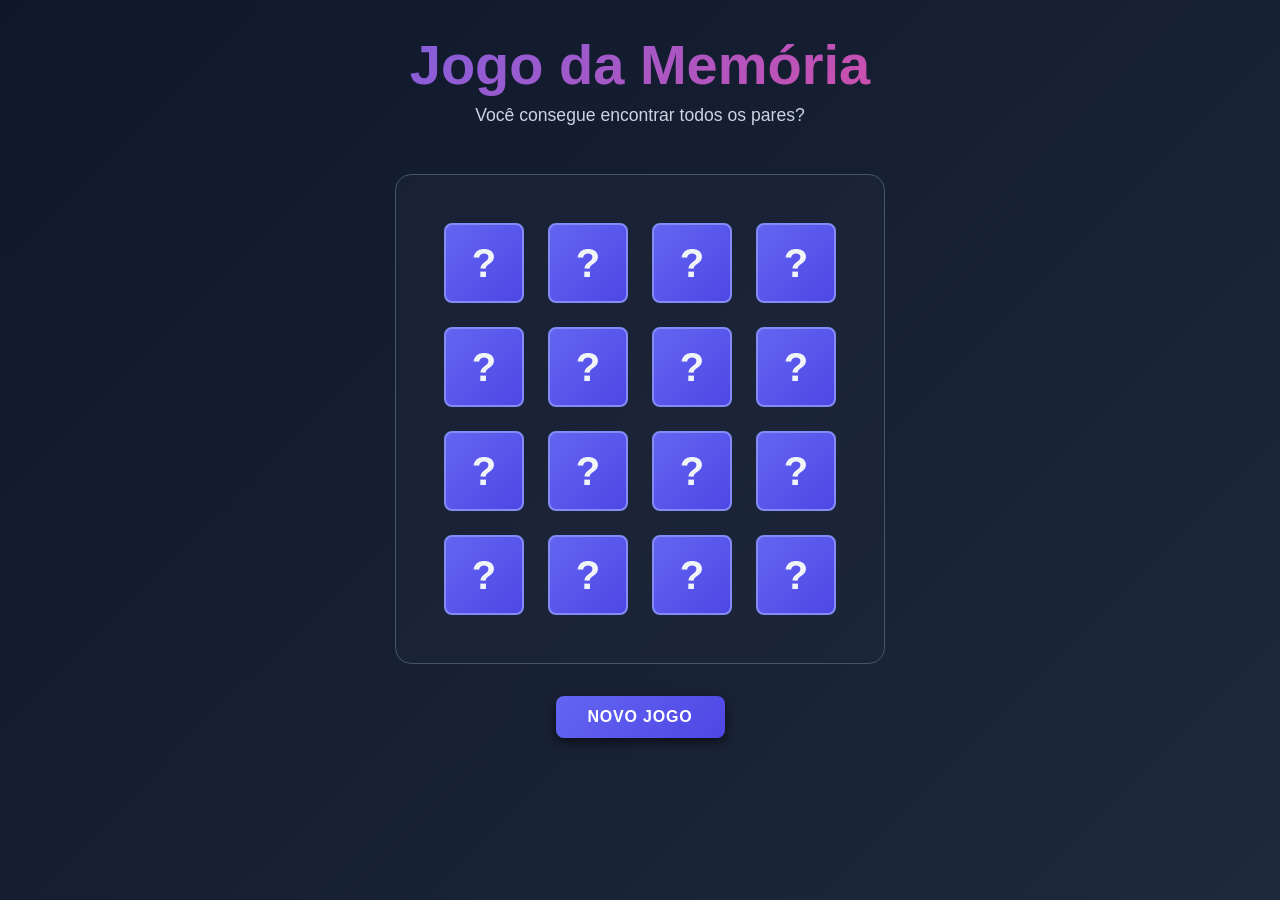
==== page/index.html @ 7f1ac2dc "feat: adicionado botão de novo jogo" ====
<!DOCTYPE html>
<html lang="pt-BR">
<head>
    <meta charset="UTF-8">
    <meta name="viewport" content="width=device-width, initial-scale=1.0">
    <title>Jogo da Memória</title>
    <link rel="stylesheet" href="styles.css">
    <link rel="icon" type="image/x-icon" href="/docs/brain.png">
</head>
<body>
    <div class="container">
        <header class="header">
            <h2 class="title">Jogo da Memória</h2>
            <p class="subtitle">Você consegue encontrar todos os pares?</p>
        </header>

        <main class="main">
            <div class="game-board" id="gameBoard"></div>

            <div class="controls">
                <button class="btn btn-primary" id="resetBtn">Novo Jogo</button>
            </div>
        </main>
    </div>

    <div class="modal" id="victoryModal">
        <div class="modal-content victory-content">
            <h2>Parabéns! 🎉</h2>
            <p class="victory-stats">
                Você venceu em <span id="finalMoves">0</span> movimentos
            </p>
            <button class="btn btn-primary" id="restartBtn">Tentar Novamente</button>
        </div>
    </div>

    <script src="script.js"></script>
</body>
</html>
---- page/styles.css ----
:root {
    --primary: #6366f1;
    --primary-dark: #4f46e5;
    --primary-light: #818cf8;
    --bg-primary: #0f172a;
    --bg-secondary: #1e293b;
    --text-primary: #f1f5f9;
    --text-secondary: #cbd5e1;
    --text-tertiary: #94a3b8;
    --border-color: #475569;

    /* Shadows */
    --shadow-sm: 0 1px 2px rgba(0, 0, 0, 0.5);
    --shadow-md: 0 4px 12px rgba(0, 0, 0, 0.6);
    --shadow-lg: 0 8px 24px rgba(0, 0, 0, 0.7);
}

* {
    margin: 0;
    padding: 0;
    box-sizing: border-box;
}

body {
    background: linear-gradient(135deg, var(--bg-primary) 0%, var(--bg-secondary) 100%);
    color: var(--text-primary);
    font-family: 'Segoe UI', Tahoma, Geneva, Verdana, sans-serif;
    min-height: 100vh;
}

.container {
    max-width: 1000px;
    margin: 0 auto;
    padding: 2rem;
    display: flex;
    flex-direction: column;
    min-height: 100vh;
}

.header {
    text-align: center;
    margin-bottom: 3rem;
}

.title {
    font-size: 3.5rem;
    background: linear-gradient(135deg, var(--primary) 0%, #ec4899 100%);
    -webkit-background-clip: text;
    -webkit-text-fill-color: transparent;
    background-clip: text;
    margin-bottom: 0.5rem;
}

.subtitle {
    color: var(--text-secondary);
    font-size: 1.1rem;
}

.btn {
    padding: 0.75rem 2rem;
    border: none;
    border-radius: 0.5rem;
    font-size: 1rem;
    font-weight: 600;
    cursor: pointer;
    transition: all 0.3s ease;
    text-transform: uppercase;
    letter-spacing: 0.05em;
    position: relative;
    overflow: hidden;
}

.btn::before {
    content: '';
    position: absolute;
    top: 50%;
    left: 50%;
    width: 0;
    height: 0;
    border-radius: 50%;
    background: rgba(255, 255, 255, 0.2);
    transform: translate(-50%, -50%);
    transition: width 0.6s, height 0.6s;
    z-index: 0;
}

.btn:active::before {
    width: 300px;
    height: 300px;
}

.btn-primary {
    background: linear-gradient(135deg, var(--primary) 0%, var(--primary-dark) 100%);
    color: white;
    box-shadow: var(--shadow-md);
}

.btn-primary:hover {
    transform: translateY(-2px);
    box-shadow: var(--shadow-lg);
}

.controls {
    display: flex;
    gap: 1rem;
    justify-content: center;
    flex-wrap: wrap;
}

.main {
    flex: 1;
    display: flex;
    flex-direction: column;
    gap: 2rem;
}

.game-board {
    display: grid;
    gap: 1.5rem;
    padding: 3rem;
    background: rgba(30, 41, 59, 0.5);
    border: 1px solid var(--border-color);
    border-radius: 1rem;
    /* Perspectiva para o flip 3D funcionar melhor */
    perspective: 1200px;
}

/* Grid responsivo baseado em data-size */
.game-board[data-size="4"] {
    grid-template-columns: repeat(4, 1fr);
    max-width: 600px;
    margin-left: auto;
    margin-right: auto;
    gap: 1.5rem;
}

.game-board[data-size="6"] {
    grid-template-columns: repeat(6, 1fr);
    max-width: 700px;
    margin-left: auto;
    margin-right: auto;
    gap: 1.2rem;
}

.game-board[data-size="8"] {
    grid-template-columns: repeat(8, 1fr);
    gap: 1rem;
}

.game-board[data-size="10"] {
    grid-template-columns: repeat(10, 1fr);
    gap: 0.75rem;
    padding: 1.5rem;
}

/* ESTILO DAS CARTAS */
.card {
    aspect-ratio: 1;
    background: linear-gradient(135deg, var(--primary) 0%, var(--primary-dark) 100%);
    border: 2px solid var(--primary-light);
    border-radius: 0.5rem;
    cursor: pointer;
    display: grid;
    place-items: center;
    font-size: 2.5rem;
    font-weight: 700;
    transition: transform 0.6s ease-in-out;
    user-select: none;
    color: var(--text-primary);
    
    /* PROPRIEDADES 3D CRÍTICAS */
    position: relative;
    transform-style: preserve-3d;
    perspective: 1000px;
    min-width: 80px;
    min-height: 80px;
}

.card:hover:not(.disabled):not(.matched):not(.flipped) {
    transform: translateY(-3px);
    box-shadow: 0 8px 24px rgba(0, 0, 0, 0.7);
}

/* ANIMAÇÃO PARA VIRAR AS CARTAS */
.card.flipped {
    background: linear-gradient(135deg, #ec4899 0%, #db2777 100%);
    border-color: #ec4899;
    transform: rotateY(180deg);
}

/* Interrogação (verso da carta) */
.card::before {
    content: '?';
    opacity: 1;
    grid-area: 1 / 1;
    
    /* 3D SETUP */
    backface-visibility: hidden;
    transform: rotateY(0deg);
    -webkit-backface-visibility: hidden;
}

/* Emoji (frente da carta) */
.card-inner {
    color: var(--text-primary);
    font-size: 2rem;
    grid-area: 1 / 1;
    
    /* 3D SETUP */
    backface-visibility: hidden;
    transform: rotateY(180deg);
    -webkit-backface-visibility: hidden;
}

.card.disabled {
    cursor: not-allowed;
    opacity: 0.7;
    pointer-events: none;
}

.card.matched {
    background: linear-gradient(135deg, #10b981 0%, #059669 100%);
    border-color: #34d399;
    cursor: default;
    animation: matchPulse 0.6s ease-out;
}

@keyframes matchPulse {
    0% { transform: rotateY(180deg) scale(1) translateY(-3px); }
    50% { transform: rotateY(180deg) scale(1.1) translateY(-3px); }
    100% { transform: rotateY(180deg) scale(1) translateY(-3px); }
}

@media (max-width: 768px) {
    .game-board {
        padding: 1.5rem;
        gap: 1rem;
    }
    
    .game-board[data-size="4"] {
        max-width: 100%;
        gap: 1rem;
    }
    
    .game-board[data-size="6"] {
        max-width: 100%;
        gap: 0.8rem;
    }
    
    .card {
        font-size: 2rem;
        min-width: 60px;
        min-height: 60px;
    }
    
    .card-inner {
        font-size: 1.5rem;
    }
}

@media (max-width: 480px) {
    .game-board {
        padding: 1rem;
        gap: 0.75rem;
    }
    
    .card {
        font-size: 1.5rem;
        min-width: 50px;
        min-height: 50px;
    }
    
    .card-inner {
        font-size: 1.2rem;
    }
}

.modal {
    display: none;
    position: fixed;
    top: 0;
    left: 0;
    width: 100%;
    height: 100%;
    background: rgba(0, 0, 0, 0.7);
    backdrop-filter: blur(5px);
    z-index: 1000;
    align-items: center;
    justify-content: center;
}

.modal.active {
    display: flex;
}

.modal-content {
    background: linear-gradient(135deg, var(--bg-secondary) 0%, var(--bg-primary) 100%);
    border: 1px solid var(--border-color);
    border-radius: 1rem;
    padding: 3rem;
    max-width: 500px;
    width: 90%;
    text-align: center;
}

.modal-content h2 {
    font-size: 2rem;
    margin-bottom: 2rem;
}

.victory-stats {
    margin: 1.5rem 0;
    color: var(--text-secondary);
    font-size: 1.1rem;
}
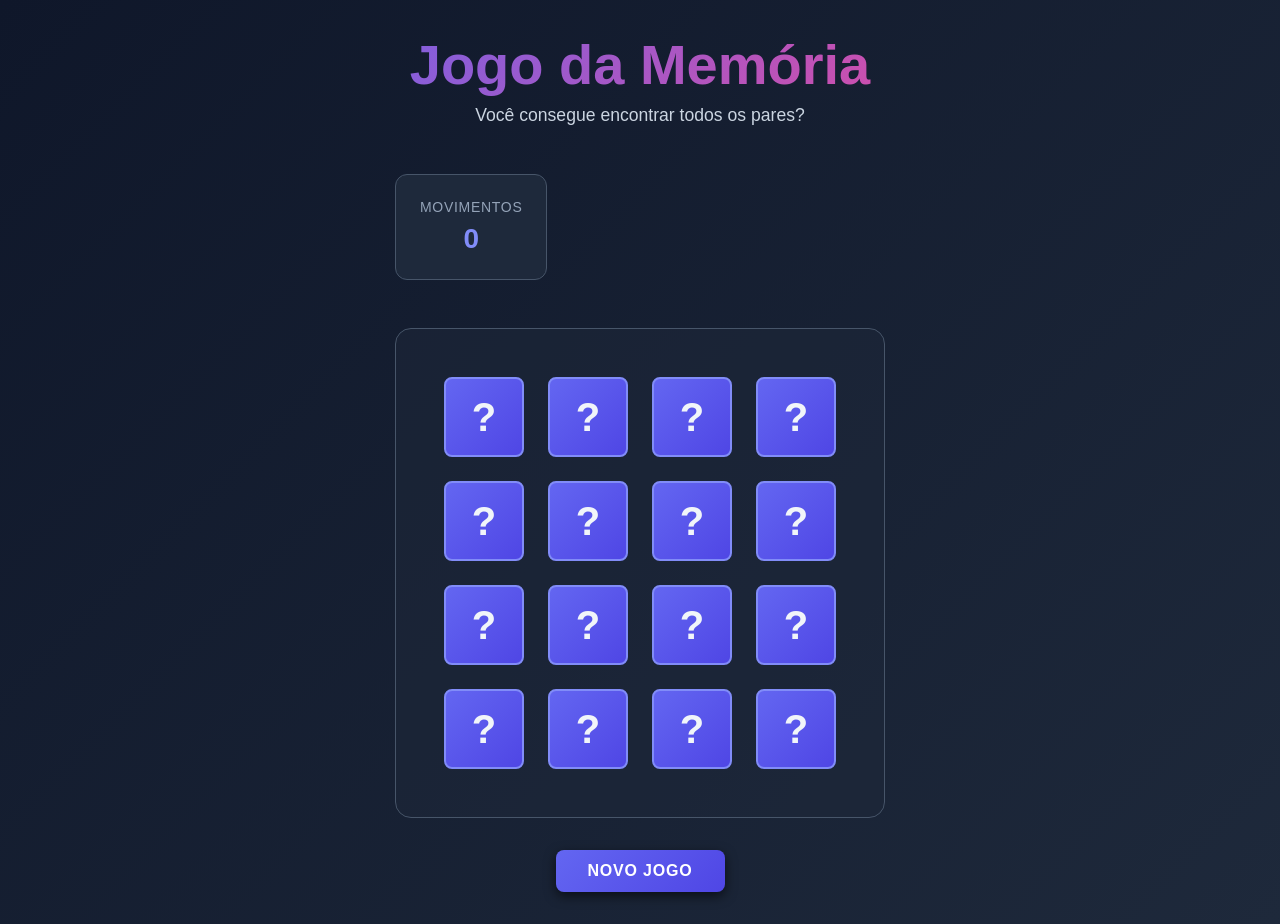
==== commit 10153231: "feat: implementar sistema de contagem de movimentos" ====
--- a/page/index.html
+++ b/page/index.html
@@ -15,6 +15,13 @@
         </header>
 
         <main class="main">
+            <div class="stats-panel">
+                <div class="stat">
+                    <span class="stat-label">Movimentos</span>
+                    <span class="stat-value" id="moves">0</span>
+                </div>
+            </div>
+
             <div class="game-board" id="gameBoard"></div>
 
             <div class="controls">
--- a/page/styles.css
+++ b/page/styles.css
@@ -105,6 +105,48 @@
     gap: 1rem;
     justify-content: center;
     flex-wrap: wrap;
+}
+
+.stats-panel {
+    display: grid;
+    grid-template-columns: repeat(3, 1fr);
+    gap: 1rem;
+    margin-bottom: 1rem;
+    max-width: 600px;
+    margin-left: auto;
+    margin-right: auto;
+}
+
+.stat {
+    background: var(--bg-secondary);
+    border: 1px solid var(--border-color);
+    border-radius: 0.75rem;
+    padding: 1.5rem;
+    text-align: center;
+    backdrop-filter: blur(10px);
+    transition: all 0.3s ease;
+}
+
+.stat:hover {
+    background: #334155;
+    border-color: var(--primary);
+    transform: translateY(-2px);
+}
+
+.stat-label {
+    display: block;
+    color: var(--text-tertiary);
+    font-size: 0.875rem;
+    text-transform: uppercase;
+    letter-spacing: 0.05em;
+    margin-bottom: 0.5rem;
+}
+
+.stat-value {
+    display: block;
+    font-size: 1.75rem;
+    font-weight: 700;
+    color: var(--primary-light);
 }
 
 .main {
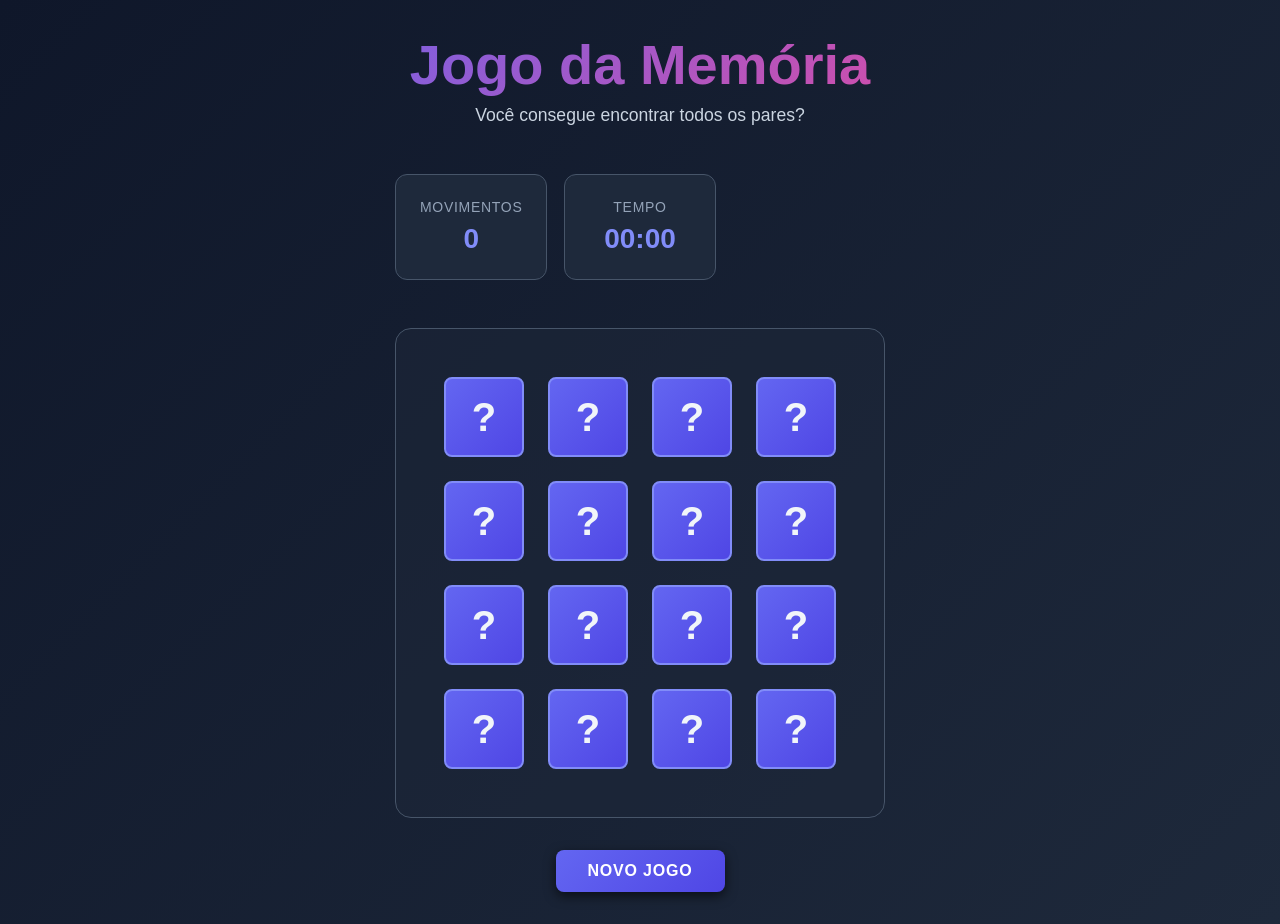
==== commit 09362db6: "feat: implementar timer em tempo real" ====
--- a/page/index.html
+++ b/page/index.html
@@ -20,6 +20,10 @@
                     <span class="stat-label">Movimentos</span>
                     <span class="stat-value" id="moves">0</span>
                 </div>
+                <div class="stat">
+                    <span class="stat-label">Tempo</span>
+                    <span class="stat-value" id="timer">00:00</span>
+                </div>
             </div>
 
             <div class="game-board" id="gameBoard"></div>
@@ -34,7 +38,7 @@
         <div class="modal-content victory-content">
             <h2>Parabéns! 🎉</h2>
             <p class="victory-stats">
-                Você venceu em <span id="finalMoves">0</span> movimentos
+                Você venceu com <span id="finalMoves">0</span> movimentos em <span id="finalTime">00:00</span>!
             </p>
             <button class="btn btn-primary" id="restartBtn">Tentar Novamente</button>
         </div>
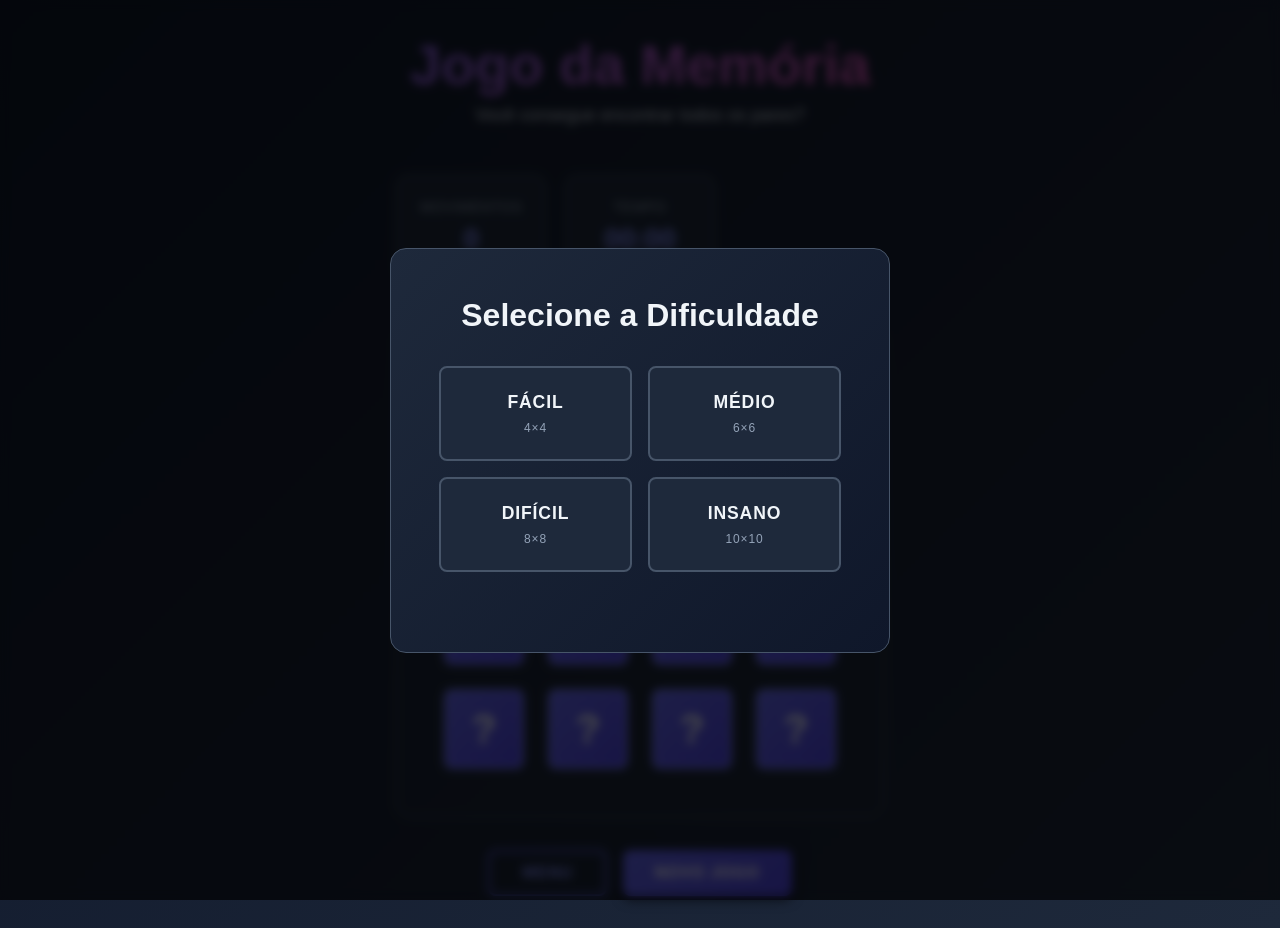
==== commit 8eddb5fc: "feat: adicionar menu de seleção de dificuldade" ====
--- a/page/index.html
+++ b/page/index.html
@@ -29,9 +29,22 @@
             <div class="game-board" id="gameBoard"></div>
 
             <div class="controls">
+                <button class="btn btn-secondary" id="menuBtn">Menu</button>
                 <button class="btn btn-primary" id="resetBtn">Novo Jogo</button>
             </div>
         </main>
+    </div>
+
+    <div class="modal" id="menuModal">
+        <div class="modal-content">
+            <h2>Selecione a Dificuldade</h2>
+            <div class="difficulty-buttons">
+                <button class="btn btn-difficulty" data-difficulty="4">Fácil<br><small>4×4</small></button>
+                <button class="btn btn-difficulty" data-difficulty="6">Médio<br><small>6×6</small></button>
+                <button class="btn btn-difficulty" data-difficulty="8">Difícil<br><small>8×8</small></button>
+                <button class="btn btn-difficulty" data-difficulty="10">Insano<br><small>10×10</small></button>
+            </div>
+        </div>
     </div>
 
     <div class="modal" id="victoryModal">
--- a/page/styles.css
+++ b/page/styles.css
@@ -107,8 +107,50 @@
     flex-wrap: wrap;
 }
 
+.btn-secondary {
+    background: transparent;
+    color: var(--primary-light);
+    border: 2px solid var(--primary);
+}
+
+.btn-secondary:hover {
+    background: var(--primary);
+    color: white;
+}
+
+.btn-difficulty {
+    padding: 1.5rem 1rem;
+    background: var(--bg-secondary);
+    color: var(--text-primary);
+    border: 2px solid var(--border-color);
+    min-width: 120px;
+    font-size: 1.1rem;
+}
+
+.btn-difficulty:hover {
+    border-color: var(--primary);
+    background: #334155;
+    transform: translateY(-3px);
+}
+
+.btn-difficulty small {
+    display: block;
+    font-size: 0.75rem;
+    color: var(--text-tertiary);
+    margin-top: 0.5rem;
+    font-weight: 400;
+}
+
+.difficulty-buttons {
+    display: grid;
+    grid-template-columns: repeat(2, 1fr);
+    gap: 1rem;
+    margin-bottom: 2rem;
+}
+
 .stats-panel {
     display: grid;
+    /* Preparamos o grid para 3 colunas, para os próximos stats */
     grid-template-columns: repeat(3, 1fr);
     gap: 1rem;
     margin-bottom: 1rem;
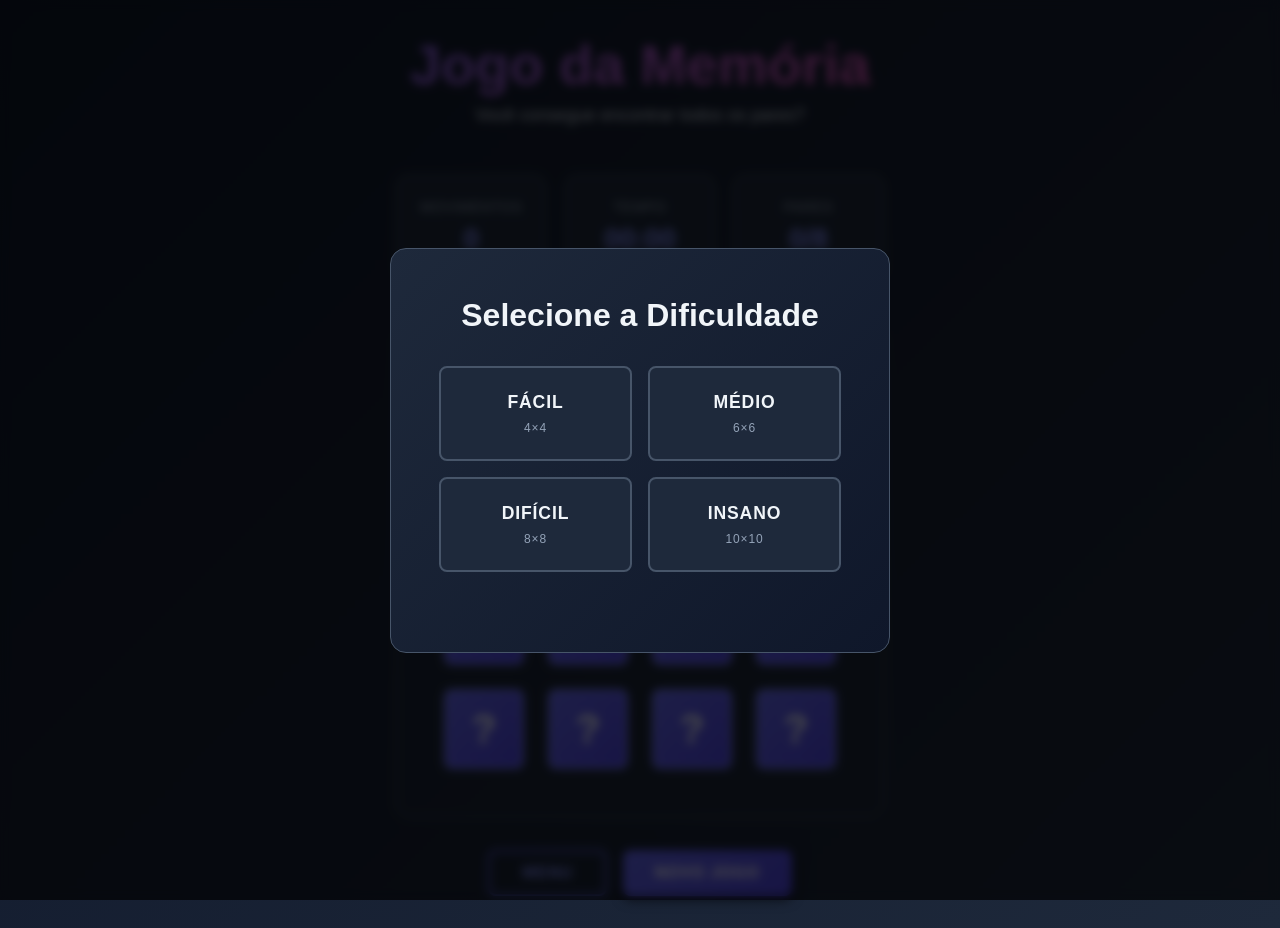
==== commit 0085cdbe: "feat: adicionar contador de pares no stats panel" ====
--- a/page/index.html
+++ b/page/index.html
@@ -23,6 +23,10 @@
                 <div class="stat">
                     <span class="stat-label">Tempo</span>
                     <span class="stat-value" id="timer">00:00</span>
+                </div>
+                <div class="stat">
+                    <span class="stat-label">Pares</span>
+                    <span class="stat-value"><span id="pairs">0</span>/<span id="total-pairs">8</span></span>
                 </div>
             </div>
 
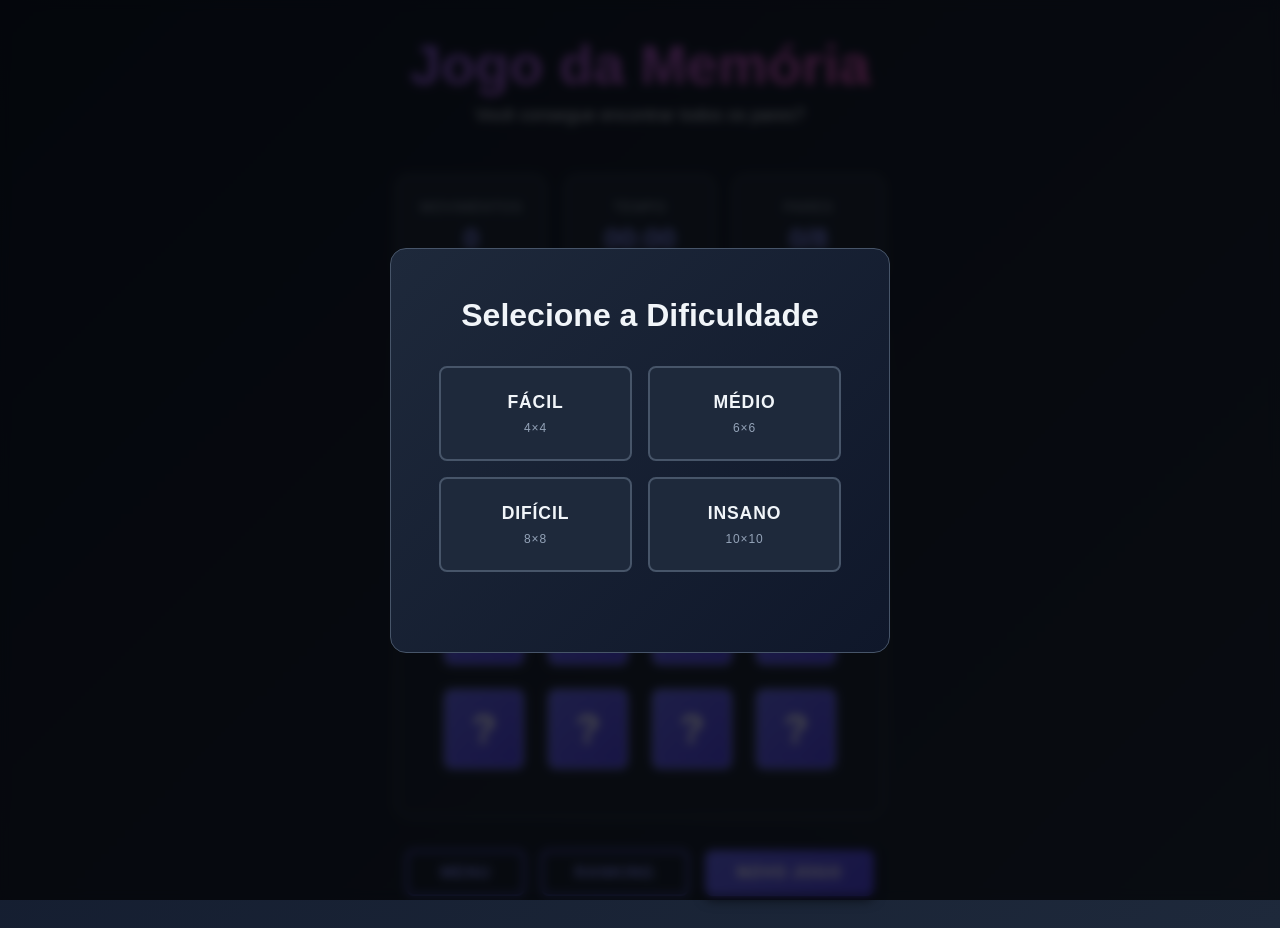
==== commit fcf64e14: "feat: exibir ranking com top 5 tempos" ====
--- a/page/index.html
+++ b/page/index.html
@@ -5,7 +5,7 @@
     <meta name="viewport" content="width=device-width, initial-scale=1.0">
     <title>Jogo da Memória</title>
     <link rel="stylesheet" href="styles.css">
-    <link rel="icon" type="image/x-icon" href="/docs/brain.png">
+    <link rel="icon" type="image/x-icon" href="brain.png">
 </head>
 <body>
     <div class="container">
@@ -34,6 +34,7 @@
 
             <div class="controls">
                 <button class="btn btn-secondary" id="menuBtn">Menu</button>
+                <button class="btn btn-secondary" id="rankingBtn">Ranking</button>
                 <button class="btn btn-primary" id="resetBtn">Novo Jogo</button>
             </div>
         </main>
@@ -61,6 +62,22 @@
         </div>
     </div>
 
+    <div class="modal" id="rankingModal">
+        <div class="modal-content ranking-content">
+            <h2>Top 5 - <span id="rankingDifficulty">Fácil</span></h2>
+            <div id="rankingList" class="ranking-list">
+                <!-- Preenchido via JS -->
+            </div>
+            <div class="ranking-filters">
+                <button class="btn btn-small" data-difficulty="4">4×4</button>
+                <button class="btn btn-small" data-difficulty="6">6×6</button>
+                <button class="btn btn-small" data-difficulty="8">8×8</button>
+                <button class="btn btn-small" data-difficulty="10">10×10</button>
+            </div>
+            <button class="btn btn-secondary" id="closeRankingBtn">Fechar</button>
+        </div>
+    </div>
+
     <script src="script.js"></script>
 </body>
 </html>
--- a/page/styles.css
+++ b/page/styles.css
@@ -396,4 +396,87 @@
     margin: 1.5rem 0;
     color: var(--text-secondary);
     font-size: 1.1rem;
+}
+
+.ranking-content {
+    max-width: 500px;
+}
+
+.ranking-list {
+    background: var(--bg-primary);
+    border-radius: 0.5rem;
+    padding: 1rem;
+    margin-bottom: 1.5rem;
+    max-height: 400px;
+    overflow-y: auto;
+}
+
+.ranking-item {
+    display: grid;
+    grid-template-columns: 30px 1fr auto auto;
+    gap: 1rem;
+    padding: 0.75rem;
+    border-bottom: 1px solid var(--border-color);
+    align-items: center;
+    font-size: 0.95rem;
+}
+
+.ranking-item:last-child {
+    border-bottom: none;
+}
+
+.ranking-position {
+    font-weight: 700;
+    color: var(--primary-light);
+    text-align: center;
+}
+
+.ranking-info {
+    display: flex;
+    flex-direction: column;
+    gap: 0.25rem;
+}
+
+.ranking-name {
+    color: var(--text-primary);
+    font-weight: 500;
+}
+
+.ranking-date {
+    color: var(--text-tertiary);
+    font-size: 0.85rem;
+}
+
+.ranking-stats {
+    display: flex;
+    gap: 1rem;
+    text-align: right;
+}
+
+.ranking-stat {
+    display: flex;
+    flex-direction: column;
+    align-items: flex-end;
+}
+
+.ranking-stat-label {
+    color: var(--text-tertiary);
+    font-size: 0.75rem;
+}
+
+.ranking-stat-value {
+    color: var(--primary-light);
+    font-weight: 600;
+}
+
+.ranking-filters {
+    display: grid;
+    grid-template-columns: repeat(2, 1fr);
+    gap: 0.5rem;
+    margin-bottom: 1rem;
+}
+
+.btn-small {
+    padding: 0.5rem 1rem;
+    font-size: 0.9rem;
 }
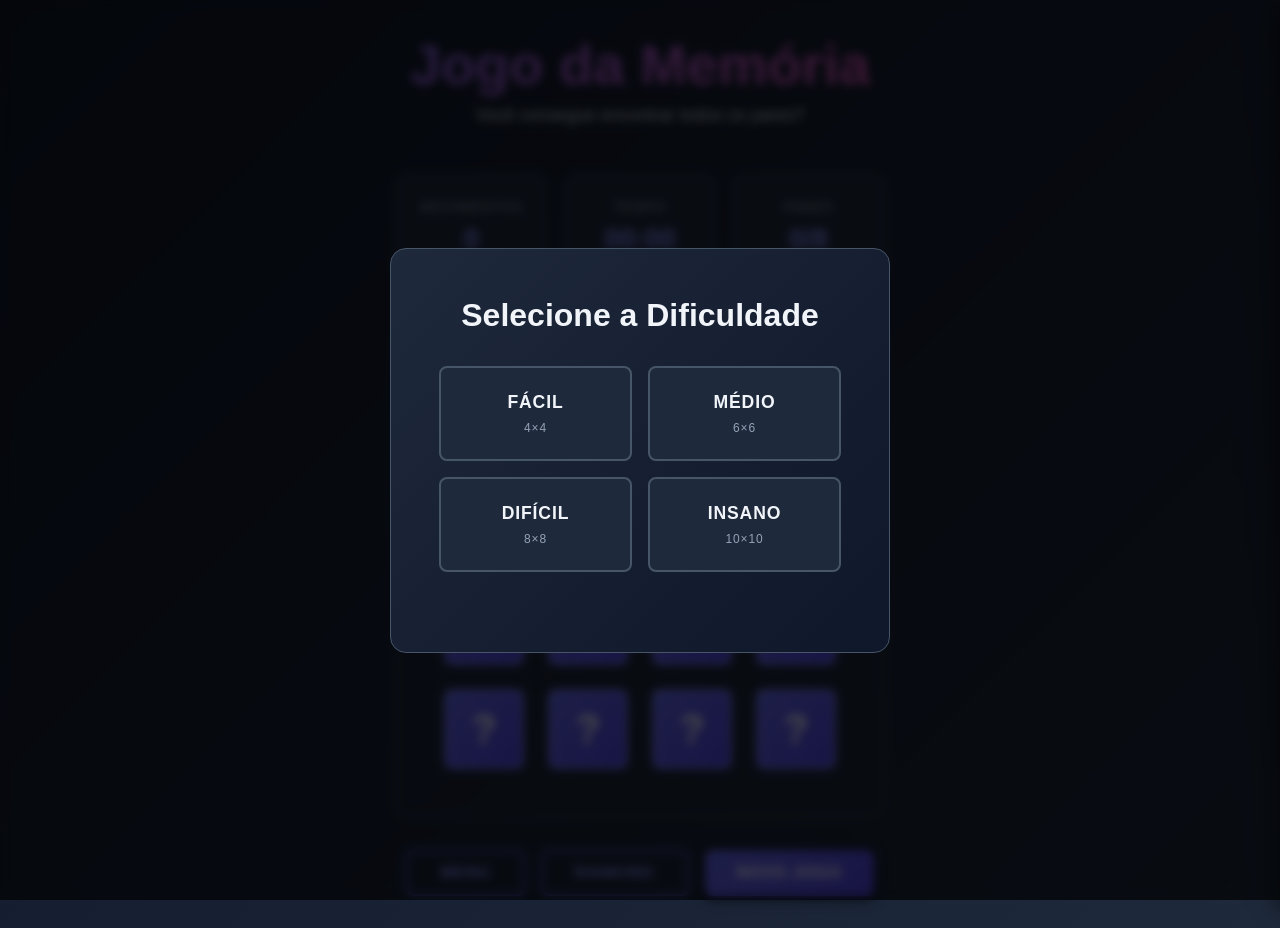
==== commit a82b4979: "feat: ranking transformado em barra lateral" ====
--- a/page/index.html
+++ b/page/index.html
@@ -62,8 +62,8 @@
         </div>
     </div>
 
-    <div class="modal" id="rankingModal">
-        <div class="modal-content ranking-content">
+    <aside id="rankingPanel" class="ranking-panel">
+        <div class="ranking-content">
             <h2>Top 5 - <span id="rankingDifficulty">Fácil</span></h2>
             <div id="rankingList" class="ranking-list">
                 <!-- Preenchido via JS -->
@@ -76,7 +76,7 @@
             </div>
             <button class="btn btn-secondary" id="closeRankingBtn">Fechar</button>
         </div>
-    </div>
+    </aside>
 
     <script src="script.js"></script>
 </body>
--- a/page/styles.css
+++ b/page/styles.css
@@ -26,12 +26,14 @@
     color: var(--text-primary);
     font-family: 'Segoe UI', Tahoma, Geneva, Verdana, sans-serif;
     min-height: 100vh;
+    overflow-x: hidden; /* Previne scrollbar durante a transição do painel */
 }
 
 .container {
     max-width: 1000px;
     margin: 0 auto;
     padding: 2rem;
+    transition: transform 0.5s ease-in-out;
     display: flex;
     flex-direction: column;
     min-height: 100vh;
@@ -398,17 +400,39 @@
     font-size: 1.1rem;
 }
 
+.ranking-panel {
+    position: fixed;
+    top: 0;
+    right: 0;
+    width: 400px;
+    max-width: 90vw;
+    height: 100%;
+    z-index: 900; /* Abaixo dos modais */
+    transform: translateX(100%);
+    transition: transform 0.5s ease-in-out;
+    box-shadow: var(--shadow-lg);
+}
+
+.ranking-panel.active {
+    transform: translateX(0);
+}
+
+body.ranking-open .container {
+    transform: translateX(-200px); /* Metade da largura do painel */
+}
+
 .ranking-content {
-    max-width: 500px;
+    background: linear-gradient(135deg, var(--bg-secondary) 0%, var(--bg-primary) 100%);
+    border-left: 1px solid var(--border-color);
+    padding: 2rem;
+    display: flex;
+    flex-direction: column;
+    height: 100%;
+    text-align: center;
 }
 
 .ranking-list {
-    background: var(--bg-primary);
-    border-radius: 0.5rem;
-    padding: 1rem;
-    margin-bottom: 1.5rem;
-    max-height: 400px;
-    overflow-y: auto;
+    flex-grow: 1; /* Faz a lista ocupar o espaço disponível */
 }
 
 .ranking-item {
